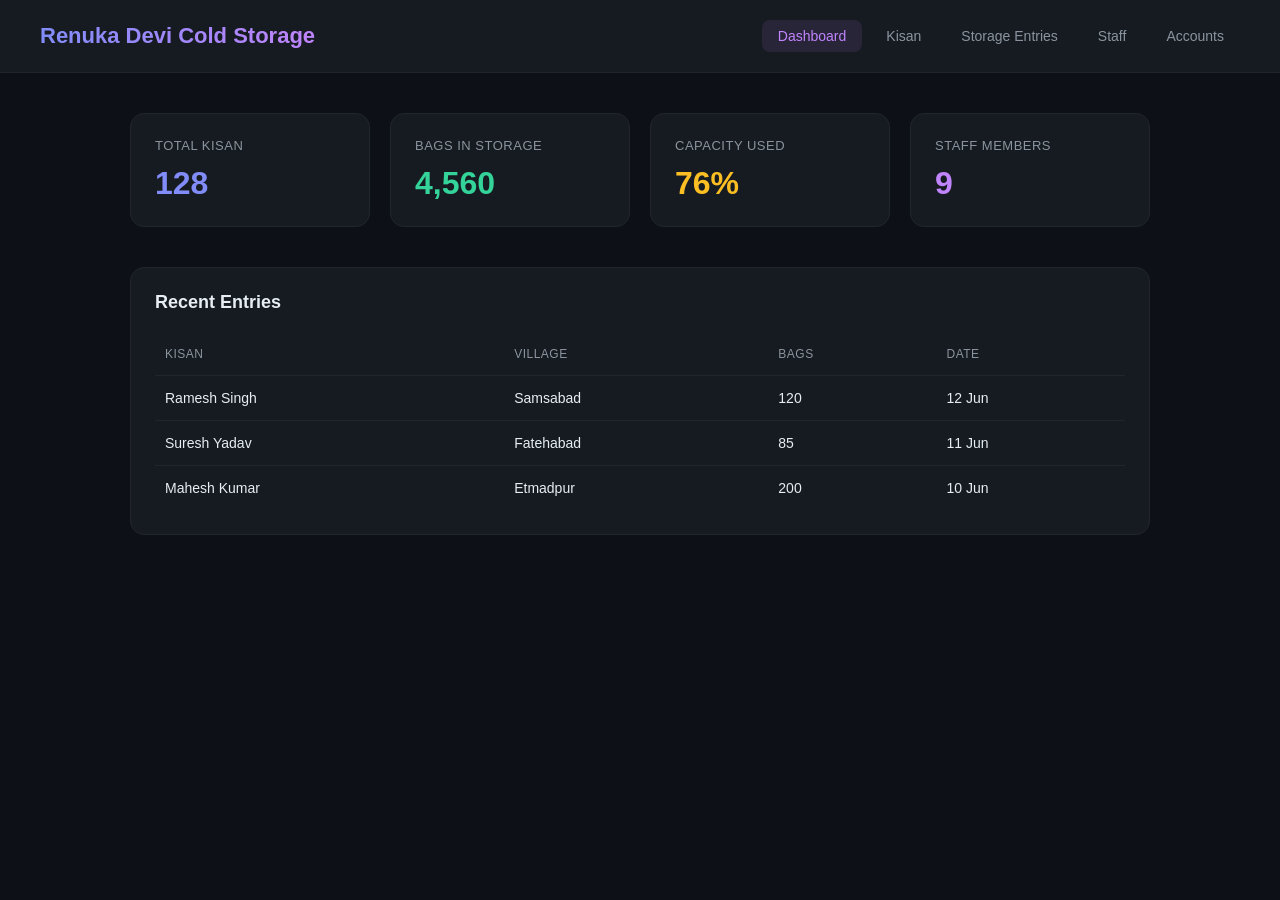
==== myapp/src/main/resources/static/index.html @ ed091060 "Add dashboard with dark theme" ====
<!DOCTYPE html>
<html lang="en">
<head>
    <meta charset="UTF-8">
    <meta name="viewport" content="width=device-width, initial-scale=1.0">
    <title>Renuka Devi Cold Storage</title>
    <link rel="stylesheet" href="style.css">
</head>
<body>
    <header class="navbar">
        <h1>Renuka Devi Cold Storage</h1>
        <nav>
            <a href="#" class="active">Dashboard</a>
            <a href="#">Kisan</a>
            <a href="#">Storage Entries</a>
            <a href="#">Staff</a>
            <a href="#">Accounts</a>
        </nav>
    </header>

    <main>
        <section class="stats">
            <div class="card">
                <p class="label">Total Kisan</p>
                <p class="value">128</p>
            </div>
            <div class="card">
                <p class="label">Bags in Storage</p>
                <p class="value">4,560</p>
            </div>
            <div class="card">
                <p class="label">Capacity Used</p>
                <p class="value">76%</p>
            </div>
            <div class="card">
                <p class="label">Staff Members</p>
                <p class="value">9</p>
            </div>
        </section>

        <section class="recent">
            <h2>Recent Entries</h2>
            <table>
                <thead>
                    <tr>
                        <th>Kisan</th>
                        <th>Village</th>
                        <th>Bags</th>
                        <th>Date</th>
                    </tr>
                </thead>
                <tbody>
                    <tr>
                        <td>Ramesh Singh</td>
                        <td>Samsabad</td>
                        <td>120</td>
                        <td>12 Jun</td>
                    </tr>
                    <tr>
                        <td>Suresh Yadav</td>
                        <td>Fatehabad</td>
                        <td>85</td>
                        <td>11 Jun</td>
                    </tr>
                    <tr>
                        <td>Mahesh Kumar</td>
                        <td>Etmadpur</td>
                        <td>200</td>
                        <td>10 Jun</td>
                    </tr>
                </tbody>
            </table>
        </section>
    </main>
</body>
</html>
---- myapp/src/main/resources/static/style.css ----
* {
    margin: 0;
    padding: 0;
    box-sizing: border-box;
    font-family: 'Segoe UI', Arial, sans-serif;
}

body {
    background-color: #0d1117;
    color: #e6edf3;
}

.navbar {
    display: flex;
    justify-content: space-between;
    align-items: center;
    padding: 20px 40px;
    background-color: #161b22;
    border-bottom: 1px solid #21262d;
    flex-wrap: wrap;
}

.navbar h1 {
    font-size: 22px;
    font-weight: 600;
    background: linear-gradient(90deg, #818cf8, #c084fc);
    -webkit-background-clip: text;
    background-clip: text;
    color: transparent;
}

.navbar nav {
    display: flex;
    gap: 8px;
}

.navbar nav a {
    color: #8b949e;
    text-decoration: none;
    font-size: 14px;
    padding: 8px 16px;
    border-radius: 8px;
    transition: all 0.2s ease;
}

.navbar nav a:hover {
    color: #e6edf3;
    background-color: #21262d;
}

.navbar nav a.active {
    color: #c084fc;
    background-color: rgba(192, 132, 252, 0.1);
}

main {
    max-width: 1100px;
    margin: 0 auto;
    padding: 40px;
}

.stats {
    display: grid;
    grid-template-columns: repeat(auto-fit, minmax(200px, 1fr));
    gap: 20px;
    margin-bottom: 40px;
}

.card {
    background-color: #161b22;
    border: 1px solid #21262d;
    border-radius: 14px;
    padding: 24px;
    transition: all 0.25s ease;
}

.card:hover {
    transform: translateY(-4px);
    border-color: #c084fc;
    box-shadow: 0 8px 24px rgba(192, 132, 252, 0.15);
}

.card .label {
    font-size: 13px;
    color: #8b949e;
    margin-bottom: 12px;
    text-transform: uppercase;
    letter-spacing: 0.5px;
}

.card .value {
    font-size: 32px;
    font-weight: 700;
    color: #f8fafc;
}

.card:nth-child(1) .value { color: #818cf8; }
.card:nth-child(2) .value { color: #34d399; }
.card:nth-child(3) .value { color: #fbbf24; }
.card:nth-child(4) .value { color: #c084fc; }

.recent {
    background-color: #161b22;
    border: 1px solid #21262d;
    border-radius: 14px;
    padding: 24px;
}

.recent h2 {
    margin-bottom: 20px;
    font-size: 18px;
    font-weight: 600;
}

table {
    width: 100%;
    border-collapse: collapse;
}

th, td {
    text-align: left;
    padding: 14px 10px;
    font-size: 14px;
}

th {
    color: #8b949e;
    font-weight: 500;
    font-size: 12px;
    text-transform: uppercase;
    letter-spacing: 0.5px;
    border-bottom: 1px solid #21262d;
}

td {
    border-bottom: 1px solid #21262d;
}

tbody tr {
    transition: background-color 0.2s ease;
}

tbody tr:hover {
    background-color: #1c2128;
}

tbody tr:last-child td {
    border-bottom: none;
}
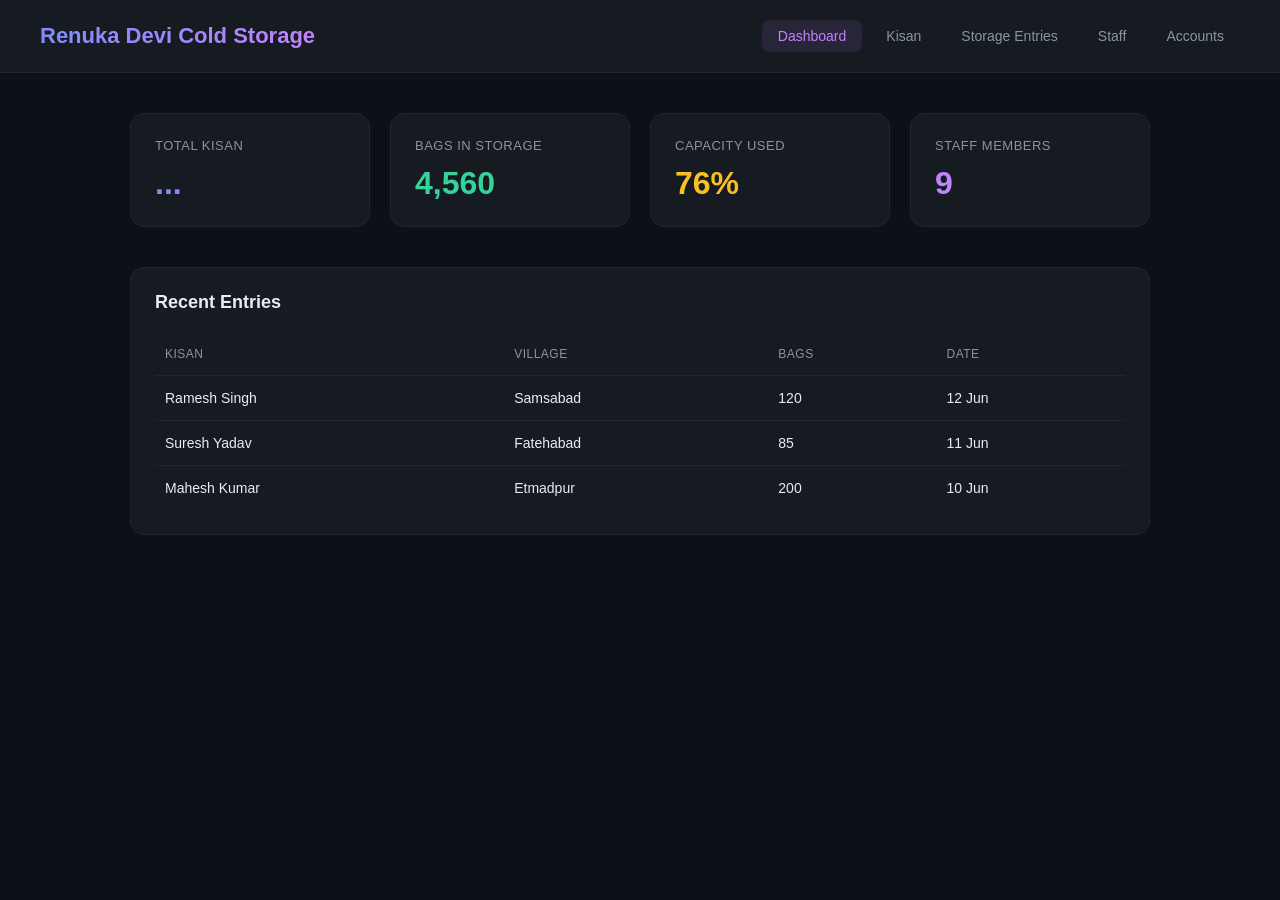
==== commit 4c318a9a: "Connect dashboard with real kisan data" ====
--- a/myapp/src/main/resources/static/index.html
+++ b/myapp/src/main/resources/static/index.html
@@ -22,7 +22,7 @@
         <section class="stats">
             <div class="card">
                 <p class="label">Total Kisan</p>
-                <p class="value">128</p>
+                <p class="value" id="total-kisan">...</p>
             </div>
             <div class="card">
                 <p class="label">Bags in Storage</p>
@@ -72,5 +72,15 @@
             </table>
         </section>
     </main>
+    <script>
+    async function loadStats() {
+        const response = await fetch('/api/kisan');
+        const kisanList = await response.json();
+
+        document.getElementById('total-kisan').textContent = kisanList.length;
+    }
+
+    loadStats();
+</script>
 </body>
 </html>
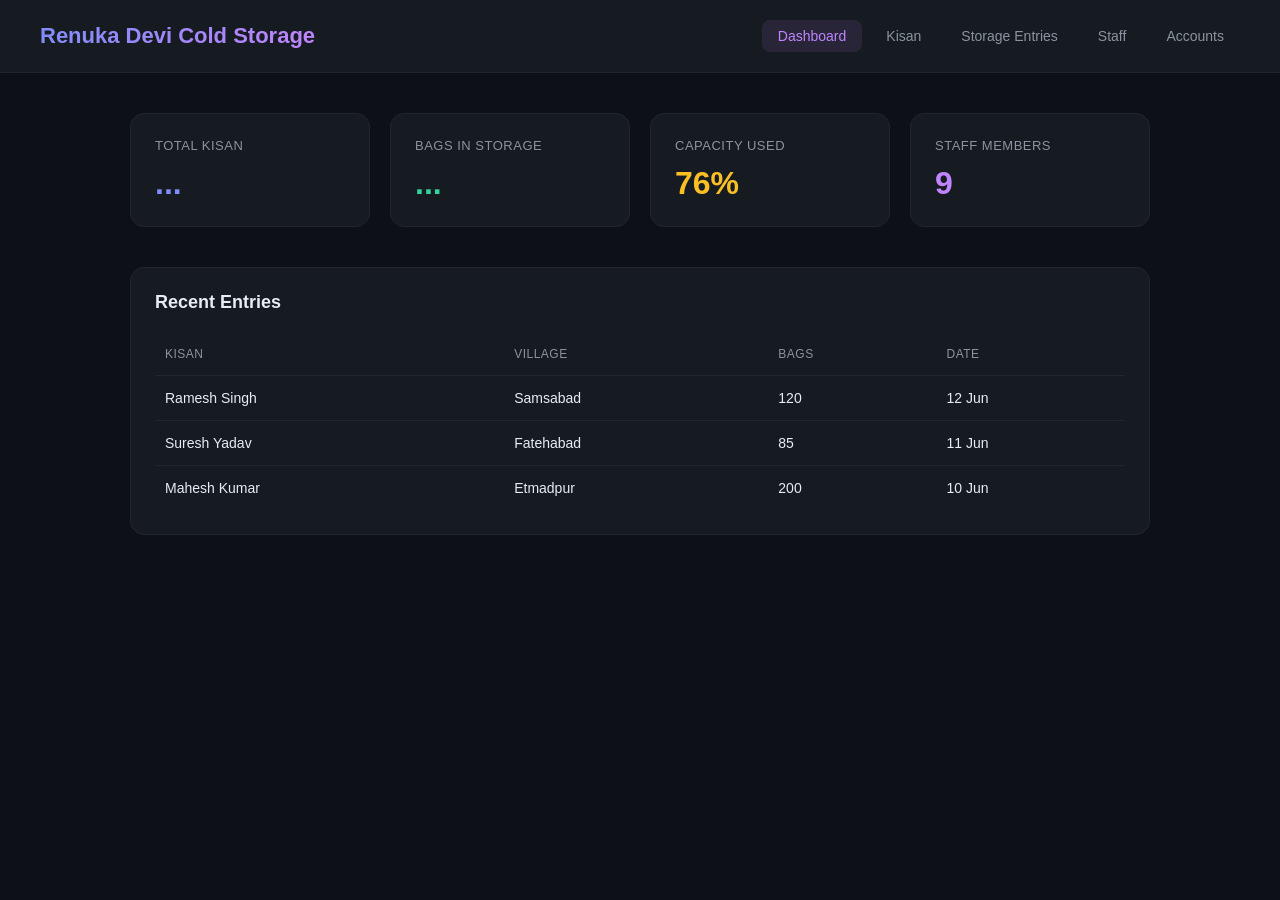
==== commit 95502661: "Connect dashboard bags with real storage data" ====
--- a/myapp/src/main/resources/static/index.html
+++ b/myapp/src/main/resources/static/index.html
@@ -26,7 +26,7 @@
             </div>
             <div class="card">
                 <p class="label">Bags in Storage</p>
-                <p class="value">4,560</p>
+                <p class="value" id="total-bags">...</p>
             </div>
             <div class="card">
                 <p class="label">Capacity Used</p>
@@ -72,12 +72,21 @@
             </table>
         </section>
     </main>
-    <script>
+<script>
     async function loadStats() {
-        const response = await fetch('/api/kisan');
-        const kisanList = await response.json();
+        const kisanResponse = await fetch('/api/kisan');
+        const kisanList = await kisanResponse.json();
+        document.getElementById('total-kisan').textContent = kisanList.length;
 
-        document.getElementById('total-kisan').textContent = kisanList.length;
+        const storageResponse = await fetch('/api/storage/status/IN');
+        const storageList = await storageResponse.json();
+
+        let totalBags = 0;
+        storageList.forEach(entry => {
+            totalBags += entry.bags;
+        });
+
+        document.getElementById('total-bags').textContent = totalBags.toLocaleString();
     }
 
     loadStats();
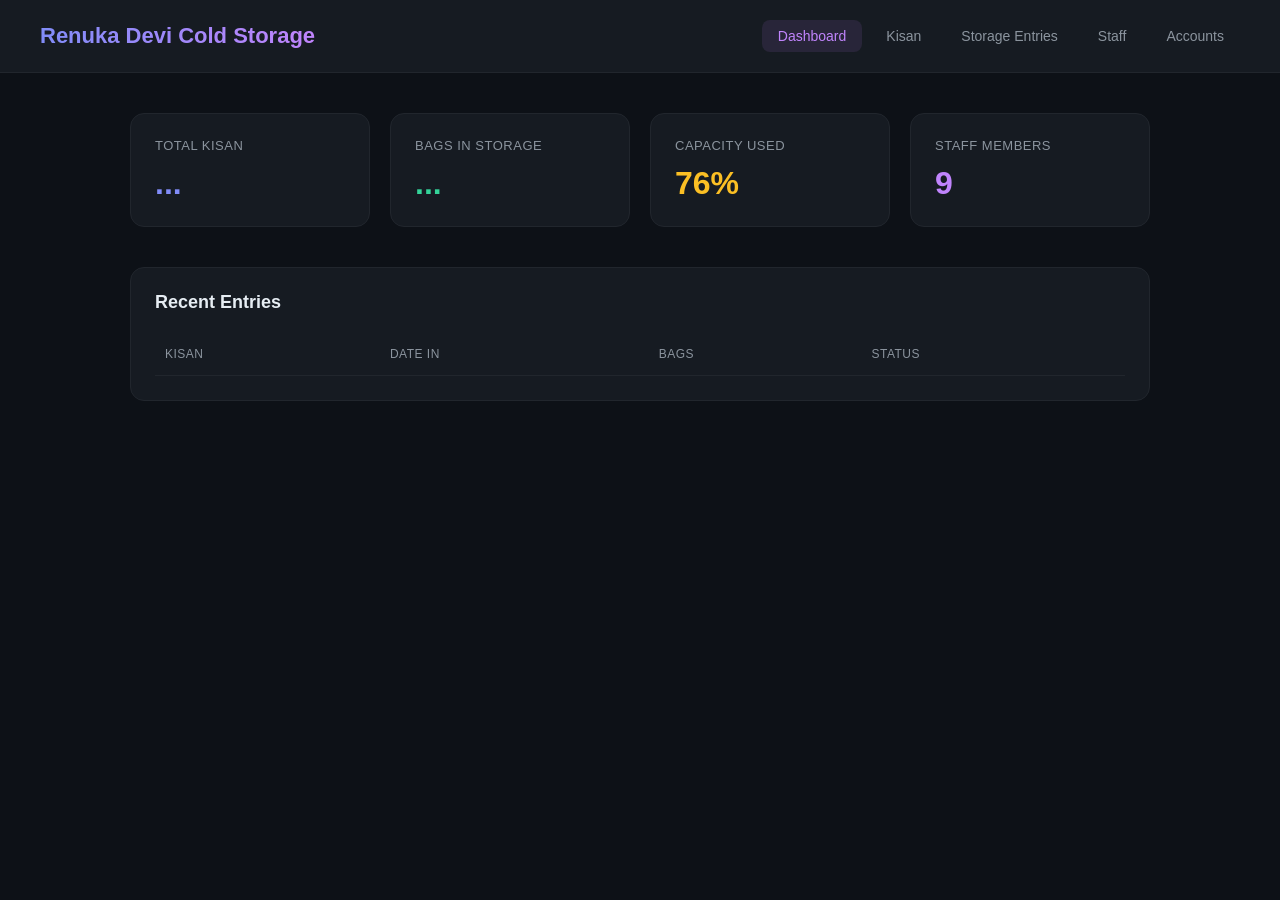
==== commit a9a15868: "Connect dashboard recent entries with real data" ====
--- a/myapp/src/main/resources/static/index.html
+++ b/myapp/src/main/resources/static/index.html
@@ -41,34 +41,16 @@
         <section class="recent">
             <h2>Recent Entries</h2>
             <table>
-                <thead>
-                    <tr>
-                        <th>Kisan</th>
-                        <th>Village</th>
-                        <th>Bags</th>
-                        <th>Date</th>
-                    </tr>
-                </thead>
-                <tbody>
-                    <tr>
-                        <td>Ramesh Singh</td>
-                        <td>Samsabad</td>
-                        <td>120</td>
-                        <td>12 Jun</td>
-                    </tr>
-                    <tr>
-                        <td>Suresh Yadav</td>
-                        <td>Fatehabad</td>
-                        <td>85</td>
-                        <td>11 Jun</td>
-                    </tr>
-                    <tr>
-                        <td>Mahesh Kumar</td>
-                        <td>Etmadpur</td>
-                        <td>200</td>
-                        <td>10 Jun</td>
-                    </tr>
-                </tbody>
+<thead>
+    <tr>
+        <th>Kisan</th>
+        <th>Date In</th>
+        <th>Bags</th>
+        <th>Status</th>
+    </tr>
+</thead>
+<tbody id="recent-entries">
+</tbody>
             </table>
         </section>
     </main>
@@ -85,11 +67,40 @@
         storageList.forEach(entry => {
             totalBags += entry.bags;
         });
-
         document.getElementById('total-bags').textContent = totalBags.toLocaleString();
     }
 
+    async function loadRecentEntries() {
+        const response = await fetch('/api/storage');
+        const entries = await response.json();
+
+        const tbody = document.getElementById('recent-entries');
+        tbody.innerHTML = '';
+
+        const recent = entries.slice(-5).reverse();
+
+        recent.forEach(entry => {
+            tbody.innerHTML += `
+                <tr>
+                    <td>${entry.kisanName}</td>
+                    <td>${entry.dateIn}</td>
+                    <td>${entry.bags}</td>
+                    <td>
+                        <span style="
+                            padding: 3px 10px;
+                            border-radius: 20px;
+                            font-size: 12px;
+                            background-color: ${entry.status === 'IN' ? 'rgba(52,211,153,0.15)' : 'rgba(248,113,113,0.15)'};
+                            color: ${entry.status === 'IN' ? '#34d399' : '#f87171'};
+                        ">${entry.status}</span>
+                    </td>
+                </tr>
+            `;
+        });
+    }
+
     loadStats();
+    loadRecentEntries();
 </script>
 </body>
 </html>
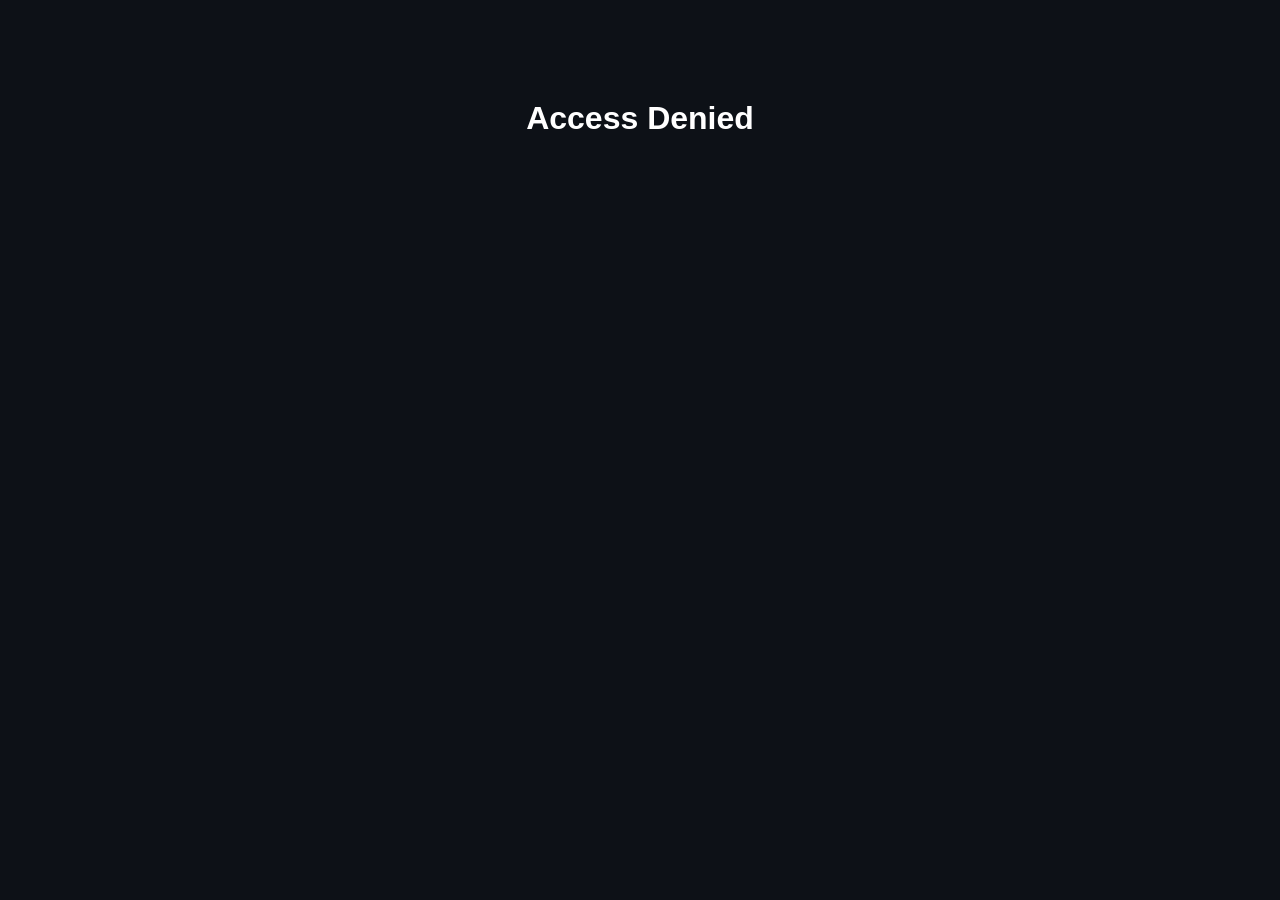
==== commit 82763398: "Add PIN protection and fix navigation links" ====
--- a/myapp/src/main/resources/static/index.html
+++ b/myapp/src/main/resources/static/index.html
@@ -1,20 +1,23 @@
 <!DOCTYPE html>
 <html lang="en">
+
 <head>
+    <script src="auth.js"></script>
     <meta charset="UTF-8">
     <meta name="viewport" content="width=device-width, initial-scale=1.0">
     <title>Renuka Devi Cold Storage</title>
     <link rel="stylesheet" href="style.css">
 </head>
+
 <body>
     <header class="navbar">
         <h1>Renuka Devi Cold Storage</h1>
         <nav>
-            <a href="#" class="active">Dashboard</a>
-            <a href="#">Kisan</a>
-            <a href="#">Storage Entries</a>
-            <a href="#">Staff</a>
-            <a href="#">Accounts</a>
+            <a href="/" class="active">Dashboard</a>
+            <a href="/kisan.html">Kisan</a>
+            <a href="/storage.html">Storage Entries</a>
+            <a href="/staff.html">Staff</a>
+            <a href="/accounts.html">Accounts</a>
         </nav>
     </header>
 
@@ -41,46 +44,46 @@
         <section class="recent">
             <h2>Recent Entries</h2>
             <table>
-<thead>
-    <tr>
-        <th>Kisan</th>
-        <th>Date In</th>
-        <th>Bags</th>
-        <th>Status</th>
-    </tr>
-</thead>
-<tbody id="recent-entries">
-</tbody>
+                <thead>
+                    <tr>
+                        <th>Kisan</th>
+                        <th>Date In</th>
+                        <th>Bags</th>
+                        <th>Status</th>
+                    </tr>
+                </thead>
+                <tbody id="recent-entries">
+                </tbody>
             </table>
         </section>
     </main>
-<script>
-    async function loadStats() {
-        const kisanResponse = await fetch('/api/kisan');
-        const kisanList = await kisanResponse.json();
-        document.getElementById('total-kisan').textContent = kisanList.length;
+    <script>
+        async function loadStats() {
+            const kisanResponse = await fetch('/api/kisan');
+            const kisanList = await kisanResponse.json();
+            document.getElementById('total-kisan').textContent = kisanList.length;
 
-        const storageResponse = await fetch('/api/storage/status/IN');
-        const storageList = await storageResponse.json();
+            const storageResponse = await fetch('/api/storage/status/IN');
+            const storageList = await storageResponse.json();
 
-        let totalBags = 0;
-        storageList.forEach(entry => {
-            totalBags += entry.bags;
-        });
-        document.getElementById('total-bags').textContent = totalBags.toLocaleString();
-    }
+            let totalBags = 0;
+            storageList.forEach(entry => {
+                totalBags += entry.bags;
+            });
+            document.getElementById('total-bags').textContent = totalBags.toLocaleString();
+        }
 
-    async function loadRecentEntries() {
-        const response = await fetch('/api/storage');
-        const entries = await response.json();
+        async function loadRecentEntries() {
+            const response = await fetch('/api/storage');
+            const entries = await response.json();
 
-        const tbody = document.getElementById('recent-entries');
-        tbody.innerHTML = '';
+            const tbody = document.getElementById('recent-entries');
+            tbody.innerHTML = '';
 
-        const recent = entries.slice(-5).reverse();
+            const recent = entries.slice(-5).reverse();
 
-        recent.forEach(entry => {
-            tbody.innerHTML += `
+            recent.forEach(entry => {
+                tbody.innerHTML += `
                 <tr>
                     <td>${entry.kisanName}</td>
                     <td>${entry.dateIn}</td>
@@ -96,11 +99,12 @@
                     </td>
                 </tr>
             `;
-        });
-    }
+            });
+        }
 
-    loadStats();
-    loadRecentEntries();
-</script>
+        loadStats();
+        loadRecentEntries();
+    </script>
 </body>
+
 </html>
